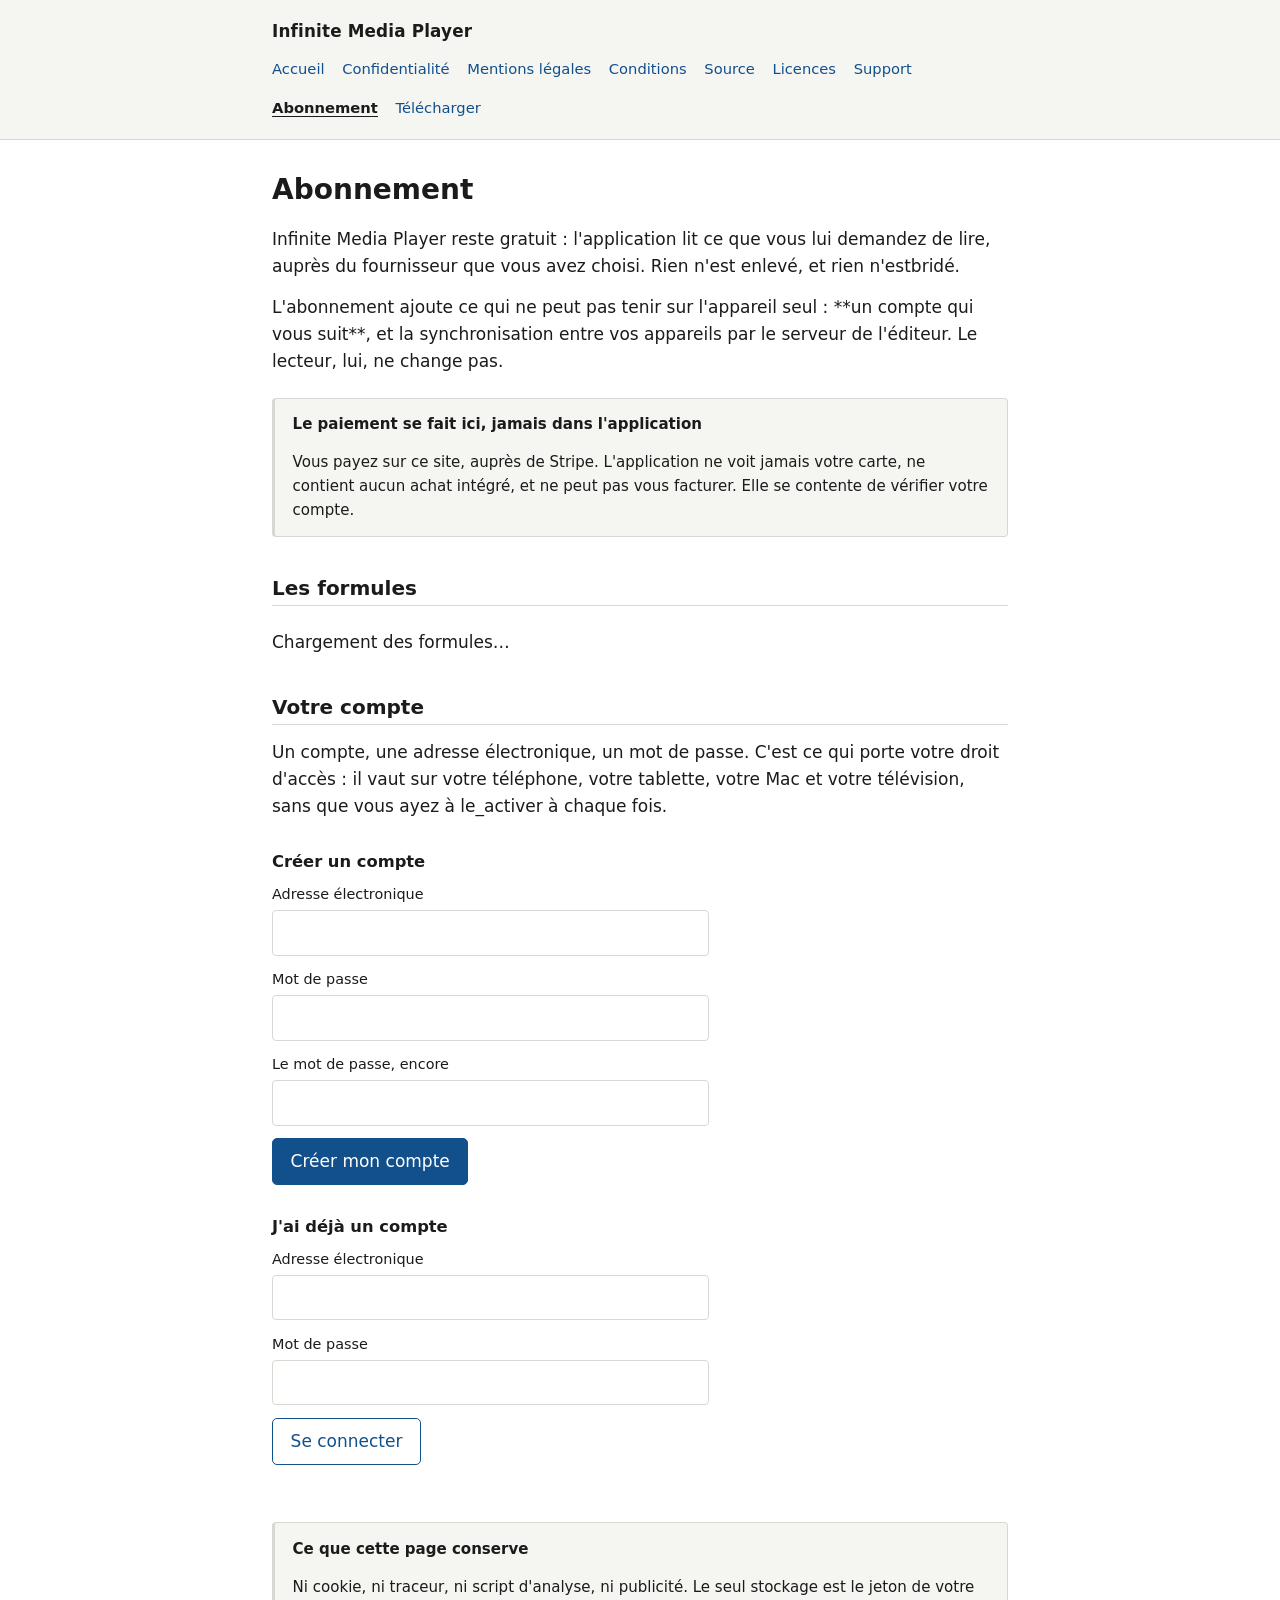
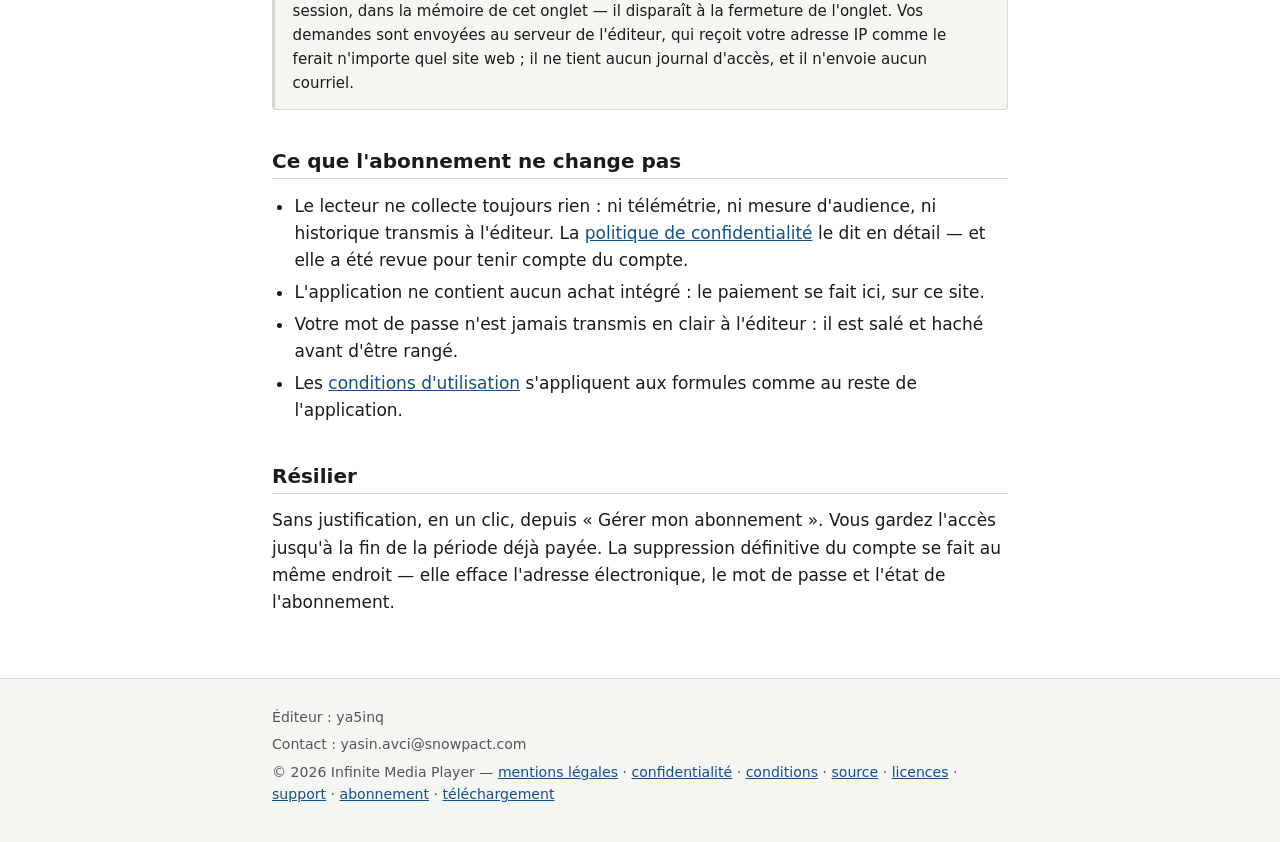
==== abonnement.html @ 5f1d33ca "Le site public : politique, licences, source Co-Authored-By: Claude Code <noreply@anthropic.com>" ====
<!DOCTYPE html>
<html lang="fr">
<head>
<meta charset="utf-8">
<meta name="viewport" content="width=device-width, initial-scale=1">
<title>Abonnement — Infinite Media Player</title>
<meta name="description" content="Les formules d'abonnement d'Infinite Media Player — le prix, ce qu'elles débloquent, et le compte qui porte votre droit d'accès sur tous vos appareils.">
<link rel="stylesheet" href="assets/style.css">
</head>
<body>

<header class="site-header">
  <div class="wrap">
    <p class="site-name"><a href="index.html">Infinite Media Player</a></p>
    <nav aria-label="Navigation principale">
      <ul>
        <li><a href="index.html">Accueil</a></li>
        <li><a href="confidentialite.html">Confidentialité</a></li>
        <li><a href="mentions-legales.html">Mentions légales</a></li>
        <li><a href="conditions.html">Conditions</a></li>
        <li><a href="source.html">Source</a></li>
        <li><a href="licences.html">Licences</a></li>
        <li><a href="support.html">Support</a></li>
        <li><a href="abonnement.html" aria-current="page">Abonnement</a></li>
        <li><a href="telecharger.html">Télécharger</a></li>
      </ul>
    </nav>
  </div>
</header>

<main class="wrap">

<h1>Abonnement</h1>

<p>Infinite Media Player reste gratuit : l'application lit ce que vous lui
demandez de lire, auprès du fournisseur que vous avez choisi. Rien n'est
enlevé, et rien n'estbridé.</p>

<p>L'abonnement ajoute ce qui ne peut pas tenir sur l'appareil seul : **un
compte qui vous suit**, et la synchronisation entre vos appareils par le
serveur de l'éditeur. Le lecteur, lui, ne change pas.</p>

<div class="note">
  <span class="note-title">Le paiement se fait ici, jamais dans l'application</span>
  <p>Vous payez sur ce site, auprès de Stripe. L'application ne voit jamais
  votre carte, ne contient aucun achat intégré, et ne peut pas vous facturer.
  Elle se contente de vérifier votre compte.</p>
</div>

<h2>Les formules</h2>

<div id="formules" class="cartes">
  <p class="sans-marge">Chargement des formules…</p>
</div>

<h2>Votre compte</h2>

<p id="intro-compte">Un compte, une adresse électronique, un mot de passe.
C'est ce qui porte votre droit d'accès : il vaut sur votre téléphone, votre
tablette, votre Mac et votre télévision, sans que vous ayez à le_activer
à chaque fois.</p>

<div id="zone-non-connecte">
  <h3>Créer un compte</h3>

  <form id="formulaire-creation" class="formulaire" autocomplete="off">
    <label class="champ">
      <span>Adresse électronique</span>
      <input type="email" id="creation-email" name="email" required
             autocomplete="email" inputmode="email">
    </label>
    <label class="champ">
      <span>Mot de passe</span>
      <input type="password" id="creation-motdepasse" name="motdepasse" required
             minlength="8" autocomplete="new-password">
    </label>
    <label class="champ">
      <span>Le mot de passe, encore</span>
      <input type="password" id="creation-confirmation" name="confirmation"
             required minlength="8" autocomplete="new-password">
    </label>
    <button type="submit" class="bouton">Créer mon compte</button>
  </form>

  <h3>J'ai déjà un compte</h3>

  <form id="formulaire-connexion" class="formulaire" autocomplete="off">
    <label class="champ">
      <span>Adresse électronique</span>
      <input type="email" id="connexion-email" name="email" required
             autocomplete="email" inputmode="email">
    </label>
    <label class="champ">
      <span>Mot de passe</span>
      <input type="password" id="connexion-motdepasse" name="motdepasse" required
             autocomplete="current-password">
    </label>
    <button type="submit" class="bouton secondaire">Se connecter</button>
  </form>
</div>

<div id="zone-connecte" hidden>
  <p>Connecté en tant que <strong id="adresse-compte"></strong>.</p>

  <p id="etat-abonnement"></p>

  <p id="actions-abonnement">
    <button type="button" id="bouton-portail" class="bouton secondaire">
      Gérer mon abonnement</button>
    <button type="button" id="bouton-deconnexion" class="bouton secondaire">
      Se déconnecter</button>
  </p>

  <p id="zone-suppression" hidden>
    <button type="button" id="bouton-suppression" class="bouton secondaire">
      Supprimer mon compte</button>
  </p>
</div>

<p id="message" class="message"></p>

<div class="note">
  <span class="note-title">Ce que cette page conserve</span>
  <p>Ni cookie, ni traceur, ni script d'analyse, ni publicité. Le seul
  stockage est le jeton de votre session, dans la mémoire de cet onglet —
  il disparaît à la fermeture de l'onglet. Vos demandes sont envoyées au
  serveur de l'éditeur, qui reçoit votre adresse IP comme le ferait
  n'importe quel site web ; il ne tient aucun journal d'accès, et il
  n'envoie aucun courriel.</p>
</div>

<h2>Ce que l'abonnement ne change pas</h2>

<ul>
  <li>Le lecteur ne collecte toujours rien : ni télémétrie, ni mesure
  d'audience, ni historique transmis à l'éditeur. La
  <a href="confidentialite.html">politique de confidentialité</a> le dit en
  détail — et elle a été revue pour tenir compte du compte.</li>
  <li>L'application ne contient aucun achat intégré : le paiement se fait
  ici, sur ce site.</li>
  <li>Votre mot de passe n'est jamais transmis en clair à l'éditeur : il
  est salé et haché avant d'être rangé.</li>
  <li>Les <a href="conditions.html">conditions d'utilisation</a> s'appliquent
  aux formules comme au reste de l'application.</li>
</ul>

<h2>Résilier</h2>

<p>Sans justification, en un clic, depuis « Gérer mon abonnement ». Vous
gardez l'accès jusqu'à la fin de la période déjà payée. La suppression
définitive du compte se fait au même endroit — elle efface l'adresse
électronique, le mot de passe et l'état de l'abonnement.</p>

</main>

<footer class="site-footer">
  <div class="wrap">
    <p>Éditeur : ya5inq</p>
    <p>Contact : yasin.avci@snowpact.com</p>
    <p>© 2026 Infinite Media Player — <a href="mentions-legales.html">mentions légales</a> · <a href="confidentialite.html">confidentialité</a> · <a href="conditions.html">conditions</a> · <a href="source.html">source</a> · <a href="licences.html">licences</a> · <a href="support.html">support</a> · <a href="abonnement.html">abonnement</a> · <a href="telecharger.html">téléchargement</a></p>
  </div>
</footer>

<script>
<!--
  La page d'abonnement — le seul script du site.

  Il fait deux choses : il montre les formules, et il parle au serveur
  d'abonnement. Il n'y a **ni cookie, ni traceur, ni bibliothèque
  extérieure** : le jeton de session est gardé dans la mémoire de l'onglet
  (`sessionStorage`), et il disparaît à la fermeture de l'onglet.

  L'adresse du serveur n'est pas écrite dans le script : elle est lue dans
  `abonnement.json`, le même fichier que celui qui donne les prix. Il n'y a
  donc qu'une seule source de vérité.
-->
(function () {
  'use strict';

  var config = { serveur: '', formules: [] };
  var jeton = null;

  function el(id) { return document.getElementById(id); }

  function dire(texte, classe) {
    var m = el('message');
    m.textContent = texte || '';
    m.className = 'message' + (classe ? ' ' + classe : '');
  }

  /* Une demande au serveur d'abonnement. */
  function api(chemin, options) {
    options = options || {};
    var entetes = { 'Content-Type': 'application/json' };
    if (options.jeton) entetes.Authorization = 'Bearer ' + options.jeton;
    return fetch(config.serveur + chemin, {
      method: options.methode || 'GET',
      headers: entetes,
      // Aucun cookie n'est envoyé, et aucun n'est demandé : la session
      // tient dans l'en-tête, et dans rien d'autre.
      credentials: 'omit',
      cache: 'no-store',
      body: options.corps ? JSON.stringify(options.corps) : undefined
    }).then(function (reponse) {
      return reponse.text().then(function (texte) {
        var json = null;
        try { json = JSON.parse(texte); } catch (_) { json = null; }
        return { ok: reponse.ok, statut: reponse.status, json: json };
      });
    });
  }

  function erreur(r) {
    if (r && r.json && r.json.error) return r.json.error;
    if (r && r.statut === 0) return 'le serveur ne répond pas.';
    return 'la demande a échoué.';
  }

  /* Le prix, écrit comme on l'écrit : 4,90 EUR.
   *
   * Le même nombre que dans l'application : la formule porte deux décimales,
   * et la virgule — c'est ce qu'on lit partout en France. */
  function ecrirePrix(valeur, devise) {
    var nombre = Number(valeur) || 0;
    var entier = Math.floor(nombre);
    var centimes = Math.round((nombre - entier) * 100);
    if (centimes === 100) { entier += 1; centimes = 0; }
    var texte = String(centimes);
    if (texte.length < 2) texte = '0' + texte;
    return entier + ',' + texte + ' ' + (devise || 'EUR');
  }

  /* ── Les formules ────────────────────────────────────────────────────── */

  function rendreFormules() {
    var boite = el('formules');
    boite.textContent = '';
    if (!config.formules.length) {
      boite.textContent = 'Les formules ne sont pas encore publiées.';
      return;
    }
    config.formules.forEach(function (f) {
      var carte = document.createElement('div');
      carte.className = 'carte';

      var titre = document.createElement('h3');
      titre.textContent = f.nom;
      carte.appendChild(titre);

      var prix = document.createElement('p');
      prix.className = 'prix';
      prix.textContent = ecrirePrix(f.prix, f.devise);
      carte.appendChild(prix);

      var periode = document.createElement('p');
      periode.className = 'periode';
      periode.textContent = f.periode === 'anne' ? 'par an' : 'par mois';
      carte.appendChild(periode);

      if (f.resume) {
        var resume = document.createElement('p');
        resume.textContent = f.resume;
        carte.appendChild(resume);
      }

      var liste = document.createElement('ul');
      (f.points || []).forEach(function (p) {
        var li = document.createElement('li');
        li.textContent = p;
        liste.appendChild(li);
      });
      carte.appendChild(liste);

      var bouton = document.createElement('button');
      bouton.type = 'button';
      bouton.className = 'bouton';
      bouton.textContent = 'Choisir ' + f.nom.toLowerCase();
      bouton.setAttribute('data-formule', f.id);
      bouton.addEventListener('click', function () { payer(f.id); });
      carte.appendChild(bouton);

      boite.appendChild(carte);
    });
  }

  /* ── Le compte ───────────────────────────────────────────────────────── */

  function garderJeton(valeur) {
    jeton = valeur;
    try {
      if (valeur) window.sessionStorage.setItem('infinite.abonnement.jeton', valeur);
      else window.sessionStorage.removeItem('infinite.abonnement.jeton');
    } catch (_) {
      // Un navigateur qui refuse le stockage de session n'est pas un
      // navigateur qu'on refuse : la page marche, sans garder le jeton.
    }
  }

  function relireJeton() {
    try {
      return window.sessionStorage.getItem('infinite.abonnement.jeton');
    } catch (_) {
      return null;
    }
  }

  function afficherEtat(abonnement) {
    var zone = el('zone-connecte');
    var intro = el('intro-compte');
    zone.hidden = false;
    el('zone-non-connecte').hidden = true;
    intro.hidden = true;

    el('adresse-compte').textContent = abonnement.email || '';

    var etat = el('etat-abonnement');
    if (abonnement.actif) {
      var nom = '';
      config.formules.forEach(function (f) {
        if (f.id === abonnement.formule) nom = f.nom;
      });
      etat.textContent = 'Abonnement actif' + (nom ? ' — formule ' + nom : '') +
        (abonnement.expireLe
          ? ', jusqu\'au ' + new Date(abonnement.expireLe).toLocaleDateString('fr-FR')
          : '') + '.';
      el('zone-suppression').hidden = false;
    } else {
      etat.textContent = 'Aucun abonnement actif. Choisissez une formule ci-dessus.';
    }
  }

  function afficherDeconnexion() {
    el('zone-connecte').hidden = true;
    el('zone-non-connecte').hidden = false;
    el('intro-compte').hidden = false;
    el('etat-abonnement').textContent = '';
    el('adresse-compte').textContent = '';
    el('zone-suppression').hidden = true;
  }

  /* ── Les gestes ──────────────────────────────────────────────────────── */

  function payer(formuleId) {
    if (!jeton) {
      dire('Connectez-vous d\'abord, ou créez un compte.', 'erreur');
      return;
    }
    dire('Préparation du paiement…');
    api('/abonnement/paiement', {
      methode: 'POST',
      jeton: jeton,
      corps: { formule: formuleId }
    }).then(function (r) {
      if (!r.ok) {
        dire(erreur(r), 'erreur');
        return;
      }
      window.location.href = r.json.url;
    }).catch(function () {
      dire('le serveur ne répond pas.', 'erreur');
    });
  }

  function creerCompte(evenement) {
    evenement.preventDefault();
    var email = el('creation-email').value.trim();
    var motDePasse = el('creation-motdepasse').value;
    var confirmation = el('creation-confirmation').value;

    if (motDePasse !== confirmation) {
      dire('Les deux mots de passe ne sont pas les mêmes.', 'erreur');
      return;
    }
    if (motDePasse.length < 8) {
      dire('Le mot de passe doit avoir au moins huit caractères.', 'erreur');
      return;
    }

    dire('Création du compte…');
    api('/abonnement/compte', {
      methode: 'POST',
      corps: { email: email, motDePasse: motDePasse }
    }).then(function (r) {
      if (!r.ok) {
        dire(erreur(r), 'erreur');
        return;
      }
      garderJeton(r.json.jeton);
      afficherEtat(r.json.abonnement);
      dire('Le compte est créé. Choisissez une formule.', 'reussi');
    }).catch(function () {
      dire('le serveur ne répond pas.', 'erreur');
    });
  }

  function seConnecter(evenement) {
    evenement.preventDefault();
    var email = el('connexion-email').value.trim();
    var motDePasse = el('connexion-motdepasse').value;

    dire('Connexion…');
    api('/abonnement/connexion', {
      methode: 'POST',
      corps: { email: email, motDePasse: motDePasse }
    }).then(function (r) {
      if (!r.ok) {
        dire(erreur(r), 'erreur');
        return;
      }
      garderJeton(r.json.jeton);
      afficherEtat(r.json.abonnement);
      dire('Connecté.', 'reussi');
    }).catch(function () {
      dire('le serveur ne répond pas.', 'erreur');
    });
  }

  function seDeconnecter() {
    api('/abonnement/deconnexion', { methode: 'POST', jeton: jeton })
      .then(function () {
        garderJeton(null);
        afficherDeconnexion();
        dire('Vous êtes déconnecté.', 'reussi');
      })
      .catch(function () {
        garderJeton(null);
        afficherDeconnexion();
      });
  }

  function supprimerCompte() {
    if (!window.confirm(
      'Supprimer définitivement le compte ? L\'abonnement est résilié, ' +
      'et vos données sont effacées. Cette action est irréversible.')) {
      return;
    }
    api('/abonnement/compte', { methode: 'DELETE', jeton: jeton })
      .then(function (r) {
        if (!r.ok) {
          dire(erreur(r), 'erreur');
          return;
        }
        garderJeton(null);
        afficherDeconnexion();
        dire('Le compte est supprimé.', 'reussi');
      })
      .catch(function () {
        dire('le serveur ne répond pas.', 'erreur');
      });
  }

  function ouvrirPortail() {
    dire('Ouverture de la gestion de l\'abonnement…');
    api('/abonnement/portail', { methode: 'POST', jeton: jeton })
      .then(function (r) {
        if (!r.ok) {
          dire(erreur(r), 'erreur');
          return;
        }
        window.location.href = r.json.url;
      })
      .catch(function () {
        dire('le serveur ne répond pas.', 'erreur');
      });
  }

  /* ── Le démarrage ────────────────────────────────────────────────────── */

  function auDepart() {
    var parametres = new URLSearchParams(window.location.search);
    if (parametres.get('paiement') === 'ok') {
      dire('Le paiement est confirmé. Votre droit apparaît dans ' +
           'l\'application dans quelques secondes.', 'reussi');
    }

    fetch('abonnement.json', { cache: 'no-store' })
      .then(function (r) { return r.json(); })
      .then(function (json) {
        config.serveur = (json.serveur || '').replace(/\/+$/, '');
        config.formules = json.formules || [];
        rendreFormules();

        if (!config.serveur) {
          el('zone-non-connecte').hidden = true;
          el('intro-compte').hidden = false;
          el('intro-compte').textContent =
            'Le service d\'abonnement n\'est pas encore ouvert. Revenez ici ' +
            'une fois la mise en service terminée — les formules, ci-dessus, ' +
            'sont déjà les bonnes.';
          return;
        }

        jeton = relireJeton();
        if (!jeton) return;
        api('/abonnement/etat', { jeton: jeton })
          .then(function (r) {
            if (!r.ok) {
              garderJeton(null);
              return;
            }
            afficherEtat(r.json.abonnement);
          })
          .catch(function () { garderJeton(null); });
      })
      .catch(function () {
        el('formules').textContent =
          'Les formules n\'ont pas pu être chargées. Rechargez la page.';
      });
  }

  el('formulaire-creation').addEventListener('submit', creerCompte);
  el('formulaire-connexion').addEventListener('submit', seConnecter);
  el('bouton-deconnexion').addEventListener('click', seDeconnecter);
  el('bouton-suppression').addEventListener('click', supprimerCompte);
  el('bouton-portail').addEventListener('click', ouvrirPortail);

  auDepart();
})();
</script>

</body>
</html>
---- assets/style.css ----
/* ── Le site public d'Infinite Media Player ──────────────────────────────────
 *
 * Une feuille de style, sobre, en français, et **sans aucune dépendance
 * extérieure** : pas de police distante, pas d'image distante, pas de script.
 * Le site doit se charger entièrement et fonctionner hors ligne.
 *
 * Palette claire, contrastée, lisible. Aucune police n'est téléchargée : on
 * utilise les polices du système, ce qui évite une requête réseau et une
 * dépendance à un tiers.
 */

:root {
  --texte: #1b1b1b;
  --texte-doux: #55555a;
  --fond: #ffffff;
  --fond-alt: #f5f5f2;
  --bordure: #d8d8d2;
  --lien: #12508c;
  --lien-survol: #0b3358;
  --accent-marker: #7a3c0a;
  --fond-marker: #fdf3e3;
  --bordure-marker: #d8a55c;
  --mesure: 46rem;
}

html {
  /* Pas de thème sombre forcé : le site est clair, et le reste clair. */
  color-scheme: light;
}

body {
  margin: 0;
  background: var(--fond);
  color: var(--texte);
  font-family: system-ui, -apple-system, "Segoe UI", Roboto, "Helvetica Neue",
    Arial, sans-serif;
  font-size: 17px;
  line-height: 1.6;
  text-rendering: optimizeLegibility;
}

/* ── La mise en page ──────────────────────────────────────────────────────── */

.wrap {
  max-width: var(--mesure);
  margin: 0 auto;
  padding: 0 1.25rem;
}

main.wrap {
  padding-top: 2rem;
  padding-bottom: 3rem;
}

/* ── L'en-tête et la navigation ───────────────────────────────────────────── */

.site-header {
  border-bottom: 1px solid var(--bordure);
  background: var(--fond-alt);
  padding: 1.1rem 0 0.9rem;
}

.site-header .site-name {
  margin: 0 0 0.5rem;
  font-size: 1.05rem;
  font-weight: 700;
  letter-spacing: 0.01em;
}

.site-header .site-name a {
  color: var(--texte);
  text-decoration: none;
}

.site-header .site-name a:hover {
  text-decoration: underline;
}

.site-header nav ul {
  list-style: none;
  display: flex;
  flex-wrap: wrap;
  gap: 0.35rem 1.1rem;
  margin: 0;
  padding: 0;
  font-size: 0.92rem;
}

.site-header nav a {
  color: var(--lien);
  text-decoration: none;
  border-bottom: 1px solid transparent;
}

.site-header nav a:hover {
  color: var(--lien-survol);
  border-bottom-color: currentColor;
}

.site-header nav a[aria-current="page"] {
  color: var(--texte);
  font-weight: 600;
  border-bottom-color: var(--texte);
}

/* ── Le pied de page ──────────────────────────────────────────────────────── */

.site-footer {
  border-top: 1px solid var(--bordure);
  background: var(--fond-alt);
  padding: 1.4rem 0 2rem;
  font-size: 0.88rem;
  color: var(--texte-doux);
}

.site-footer p {
  margin: 0.3rem 0;
}

/* ── Les titres et le corps du texte ──────────────────────────────────────── */

h1 {
  font-size: 1.75rem;
  line-height: 1.25;
  margin: 0 0 1.2rem;
}

h2 {
  font-size: 1.25rem;
  line-height: 1.3;
  margin: 2.4rem 0 0.8rem;
  padding-bottom: 0.25rem;
  border-bottom: 1px solid var(--bordure);
}

h3 {
  font-size: 1.02rem;
  margin: 1.8rem 0 0.5rem;
}

h4 {
  font-size: 0.95rem;
  margin: 1.4rem 0 0.4rem;
  text-transform: uppercase;
  letter-spacing: 0.04em;
  color: var(--texte-doux);
}

p {
  margin: 0.85rem 0;
}

ul,
ol {
  margin: 0.85rem 0;
  padding-left: 1.4rem;
}

li {
  margin: 0.3rem 0;
}

a {
  color: var(--lien);
}

a:hover {
  color: var(--lien-survol);
}

strong {
  font-weight: 700;
}

hr {
  border: 0;
  border-top: 1px solid var(--bordure);
  margin: 2.2rem 0;
}

abbr {
  text-decoration: none;
}

/* ── Les blocs de code ────────────────────────────────────────────────────── */

code,
pre {
  font-family: ui-monospace, SFMono-Regular, Menlo, Consolas, monospace;
  font-size: 0.88em;
}

code {
  background: var(--fond-alt);
  border: 1px solid var(--bordure);
  border-radius: 3px;
  padding: 0.05em 0.3em;
}

pre {
  background: var(--fond-alt);
  border: 1px solid var(--bordure);
  border-radius: 4px;
  padding: 0.9rem 1rem;
  overflow-x: auto;
  line-height: 1.45;
}

pre code {
  background: none;
  border: 0;
  padding: 0;
  font-size: 0.85rem;
}

/* ── Les tableaux ─────────────────────────────────────────────────────────── */

.table-scroll {
  overflow-x: auto;
  margin: 1rem 0;
}

table {
  border-collapse: collapse;
  width: 100%;
  font-size: 0.92rem;
}

caption {
  caption-side: bottom;
  font-size: 0.85rem;
  color: var(--texte-doux);
  padding-top: 0.5rem;
  text-align: left;
}

th,
td {
  border: 1px solid var(--bordure);
  padding: 0.5rem 0.65rem;
  text-align: left;
  vertical-align: top;
}

thead th {
  background: var(--fond-alt);
  font-weight: 700;
}

tbody tr:nth-child(even) {
  background: #fbfbf9;
}

/* ── Les encadrés ─────────────────────────────────────────────────────────── */

.note {
  background: var(--fond-alt);
  border: 1px solid var(--bordure);
  border-left: 3px solid var(--bordure);
  border-radius: 4px;
  padding: 0.85rem 1.1rem;
  margin: 1.4rem 0;
  font-size: 0.94rem;
}

.note > :first-child {
  margin-top: 0;
}

.note > :last-child {
  margin-bottom: 0;
}

.note-title {
  font-weight: 700;
  display: block;
  margin-bottom: 0.35rem;
}

/* ── Les marqueurs « À COMPLÉTER » ───────────────────────────────────────────
 *
 * Une information que seul l'éditeur possède ne doit jamais être devinée.
 * Elle est écrite entre crochets, et affichée comme telle : impossible de
 * la manquer au moment de publier.
 */

.a-completer {
  background: var(--fond-marker);
  border: 1px solid var(--bordure-marker);
  border-radius: 3px;
  color: var(--accent-marker);
  padding: 0.05em 0.35em;
  font-weight: 600;
  white-space: normal;
}

/* ── Les listes de liens (index, licences) ────────────────────────────────── */

.documents {
  list-style: none;
  padding: 0;
  margin: 1.2rem 0;
}

.documents > li {
  border: 1px solid var(--bordure);
  border-radius: 5px;
  padding: 0.9rem 1.1rem;
  margin: 0.8rem 0;
}

.documents > li h3 {
  margin: 0 0 0.3rem;
  font-size: 1.02rem;
}

.documents > li p {
  margin: 0.3rem 0 0;
  font-size: 0.93rem;
  color: var(--texte-doux);
}

.documents > li p + p {
  margin-top: 0.4rem;
}

/* ── L'impression ─────────────────────────────────────────────────────────── */

@media print {
  body {
    font-size: 11pt;
  }

  .site-header nav,
  .site-header .site-name,
  .site-footer {
    display: none;
  }

  a {
    color: var(--texte);
    text-decoration: underline;
  }

  /* Les liens sont peu nombreux : on les montre en clair à l'impression. */
  main a[href^="http"]::after {
    content: " (" attr(href) ")";
    font-size: 0.9em;
    word-break: break-all;
  }

  h2 {
    page-break-after: avoid;
  }

  pre,
  table {
    page-break-inside: avoid;
  }
}

/* ── La page d'abonnement ────────────────────────────────────────────────────
 *
 * La seule page qui a besoin d'un script : elle doit parler au serveur
 * d'abonnement — créer un compte, s'abonner, voir son état. Le script est
 * écrit à la main, sans bibliothèque, sans cookie et sans traqueur ; il ne
 * fait que deux requêtes, à l'adresse du serveur d'abonnement.
 */

.cartes {
  display: flex;
  flex-wrap: wrap;
  gap: 1rem;
  margin: 1.4rem 0;
}

.carte {
  flex: 1 1 15rem;
  border: 1px solid var(--bordure);
  border-radius: 6px;
  padding: 1rem 1.1rem;
  background: var(--fond-alt);
}

.carte h3 {
  margin-top: 0;
}

.carte .prix {
  font-size: 1.7rem;
  font-weight: 700;
  line-height: 1.2;
}

.carte .periode {
  color: var(--texte-doux);
  font-size: 0.9rem;
}

.carte ul {
  font-size: 0.93rem;
}

.formulaire {
  max-width: 26rem;
}

.champ {
  display: block;
  margin-bottom: 0.8rem;
}

.champ > span {
  display: block;
  font-size: 0.9rem;
  margin-bottom: 0.25rem;
}

.champ input {
  width: 100%;
  padding: 0.5rem 0.6rem;
  border: 1px solid var(--bordure);
  border-radius: 4px;
  background: var(--fond);
  color: var(--texte);
  font: inherit;
}

.bouton {
  display: inline-block;
  padding: 0.55rem 1.1rem;
  border: 1px solid var(--lien);
  border-radius: 5px;
  background: var(--lien);
  color: var(--fond);
  font: inherit;
  cursor: pointer;
  text-decoration: none;
}

.bouton:hover {
  background: var(--lien-survol);
  border-color: var(--lien-survol);
}

.bouton.secondaire {
  background: transparent;
  color: var(--lien);
}

.bouton.secondaire:hover {
  background: var(--fond-alt);
  color: var(--lien-survol);
}

.message {
  min-height: 1.4rem;
  margin: 0.8rem 0;
}

.message.erreur {
  color: #a11b1b;
  font-weight: 600;
}

.message.reussi {
  color: #1c6b32;
}

.sans-marge {
  margin: 0;
}
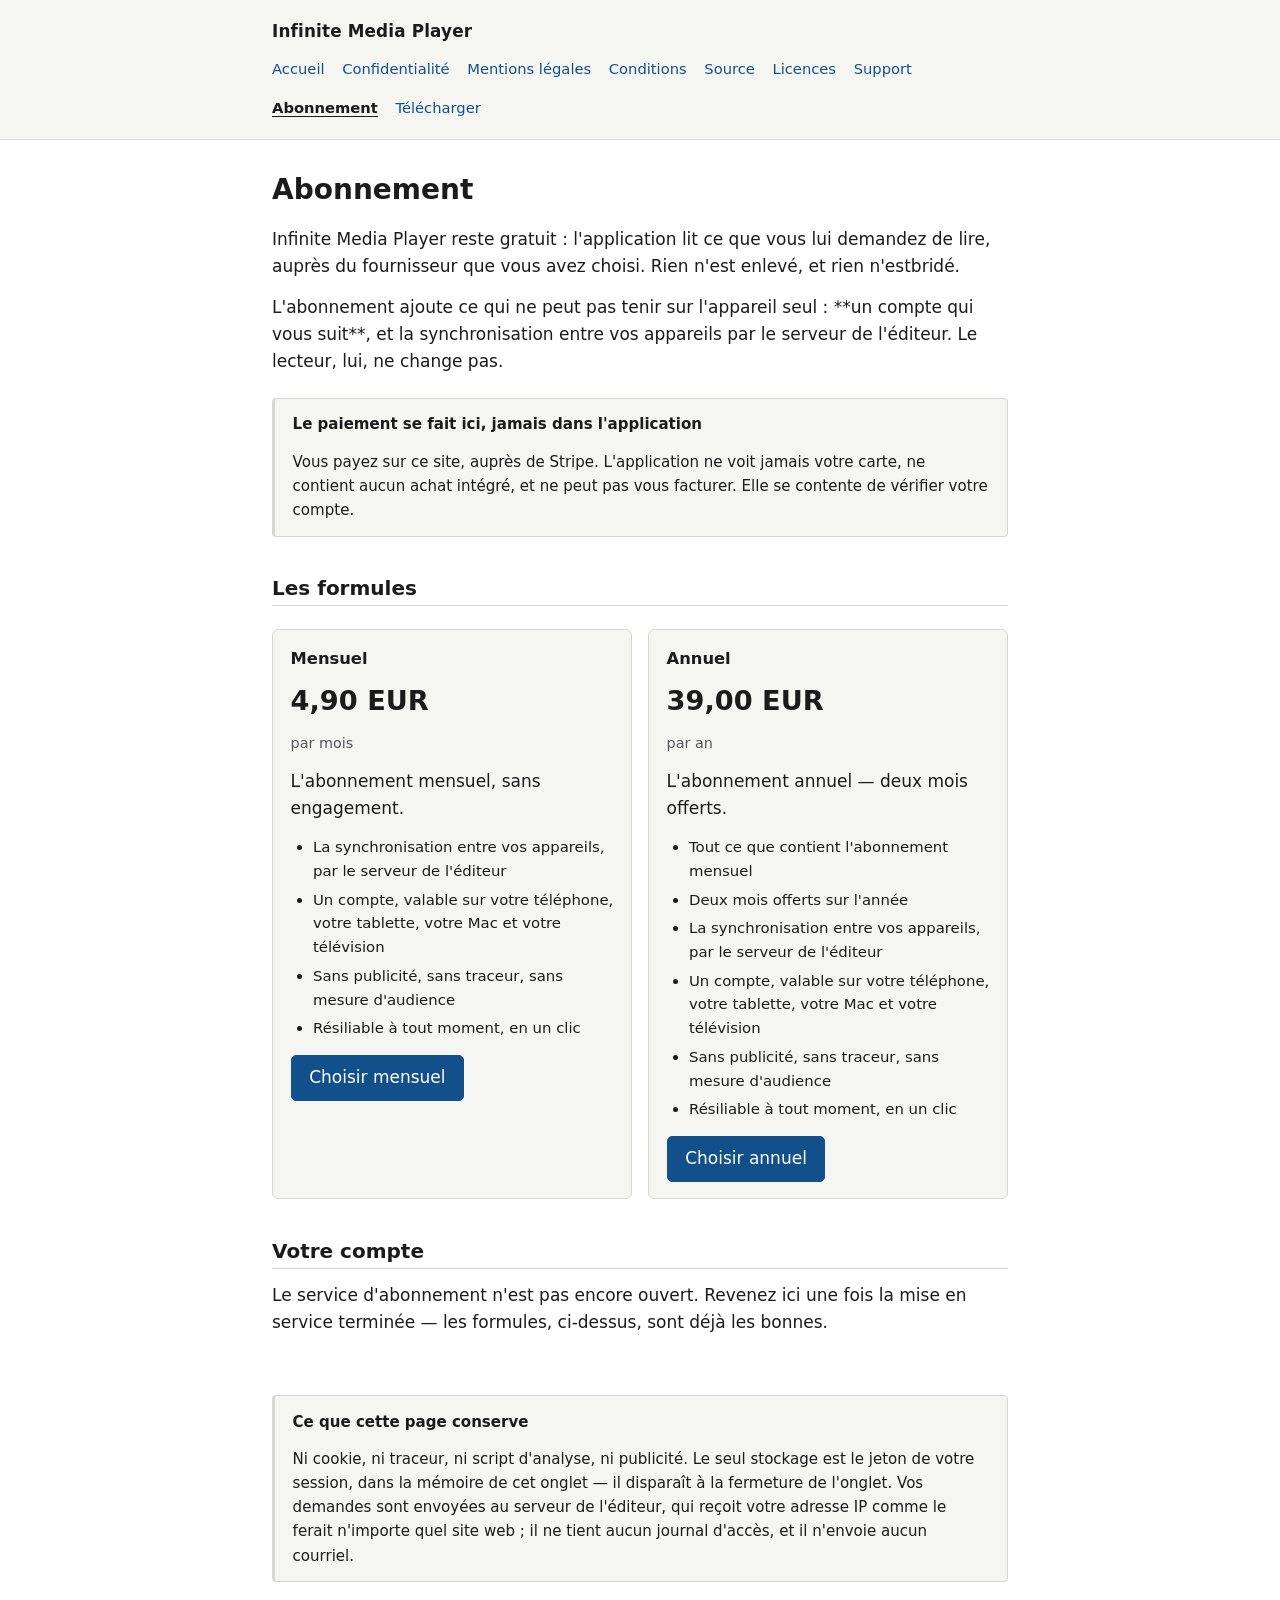
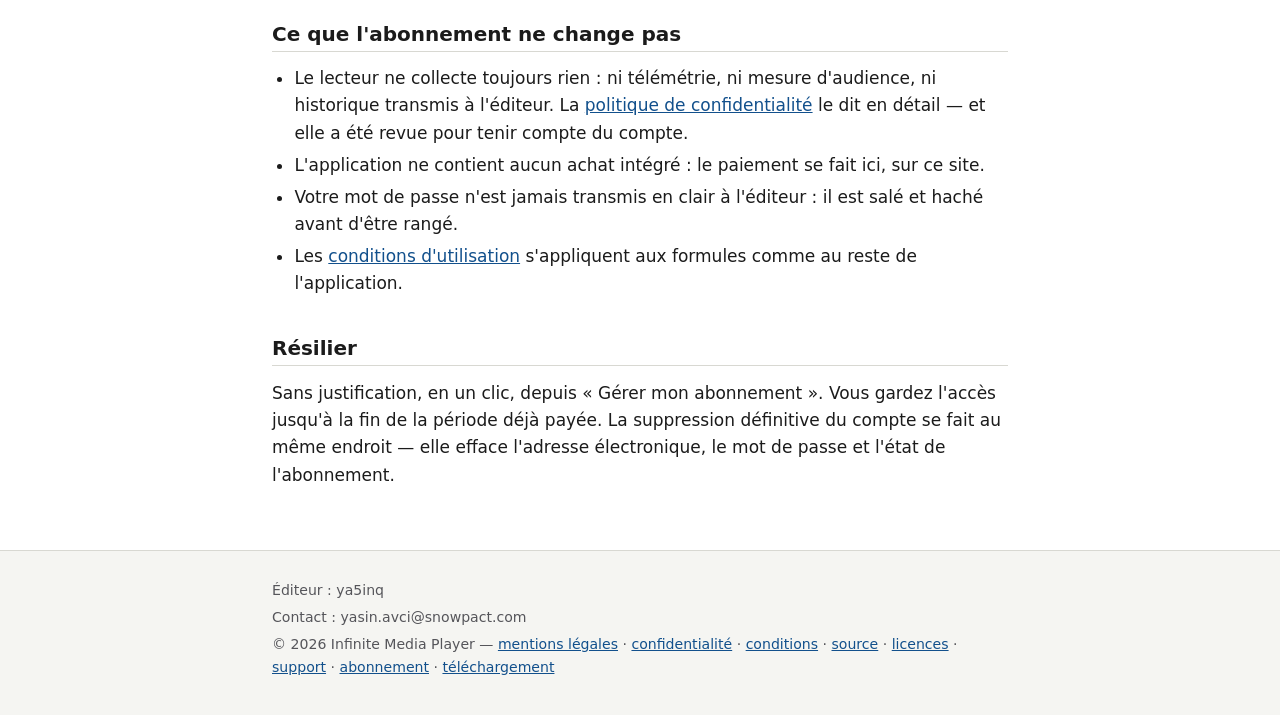
==== commit c29f528f: "La page d'abonnement : le script est valide, et il le reste Le script de la page était écrit entre `" ====
--- a/abonnement.html
+++ b/abonnement.html
@@ -162,7 +162,7 @@
 </footer>
 
 <script>
-<!--
+/*
   La page d'abonnement — le seul script du site.
 
   Il fait deux choses : il montre les formules, et il parle au serveur
@@ -173,7 +173,15 @@
   L'adresse du serveur n'est pas écrite dans le script : elle est lue dans
   `abonnement.json`, le même fichier que celui qui donne les prix. Il n'y a
   donc qu'une seule source de vérité.
--->
+
+  Ce commentaire est un vrai commentaire JavaScript. Il était écrit entre
+  `<!--` et `-->`, une vieille façon de cacher un script aux navigateurs
+  qui ne savent pas le lire — mais le navigateur ne le cachait pas : il le
+  passait au moteur JavaScript, qui n'y voyait qu'une ligne commentée, et
+  le reste du texte devenait du code. Le script était donc invalide, et la
+  page — connexion, abonnement, suppression du compte — ne fonctionnait
+  plus. Le contrôle `tools/verifier-javascript-site.sh` le dit désormais.
+*/
 (function () {
   'use strict';
 
@@ -442,6 +450,16 @@
         }
         garderJeton(null);
         afficherDeconnexion();
+        // Le compte est supprimé dans tous les cas — mais si le serveur de
+        // synchronisation n'a pas répondu, le document d'échange est peut-être
+        // encore chez l'éditeur. On le dit, plutôt que de le taire : c'est
+        // une donnée, et l'utilisateur a le droit de le savoir.
+        if (r.json && r.json.synchronisationEffacee === false) {
+          dire('Le compte est supprimé, mais le document de synchronisation ' +
+               'n\'a pas pu être effacé chez l\'éditeur : signalez-le, il ' +
+               'sera effacé à la main.', 'erreur');
+          return;
+        }
         dire('Le compte est supprimé.', 'reussi');
       })
       .catch(function () {
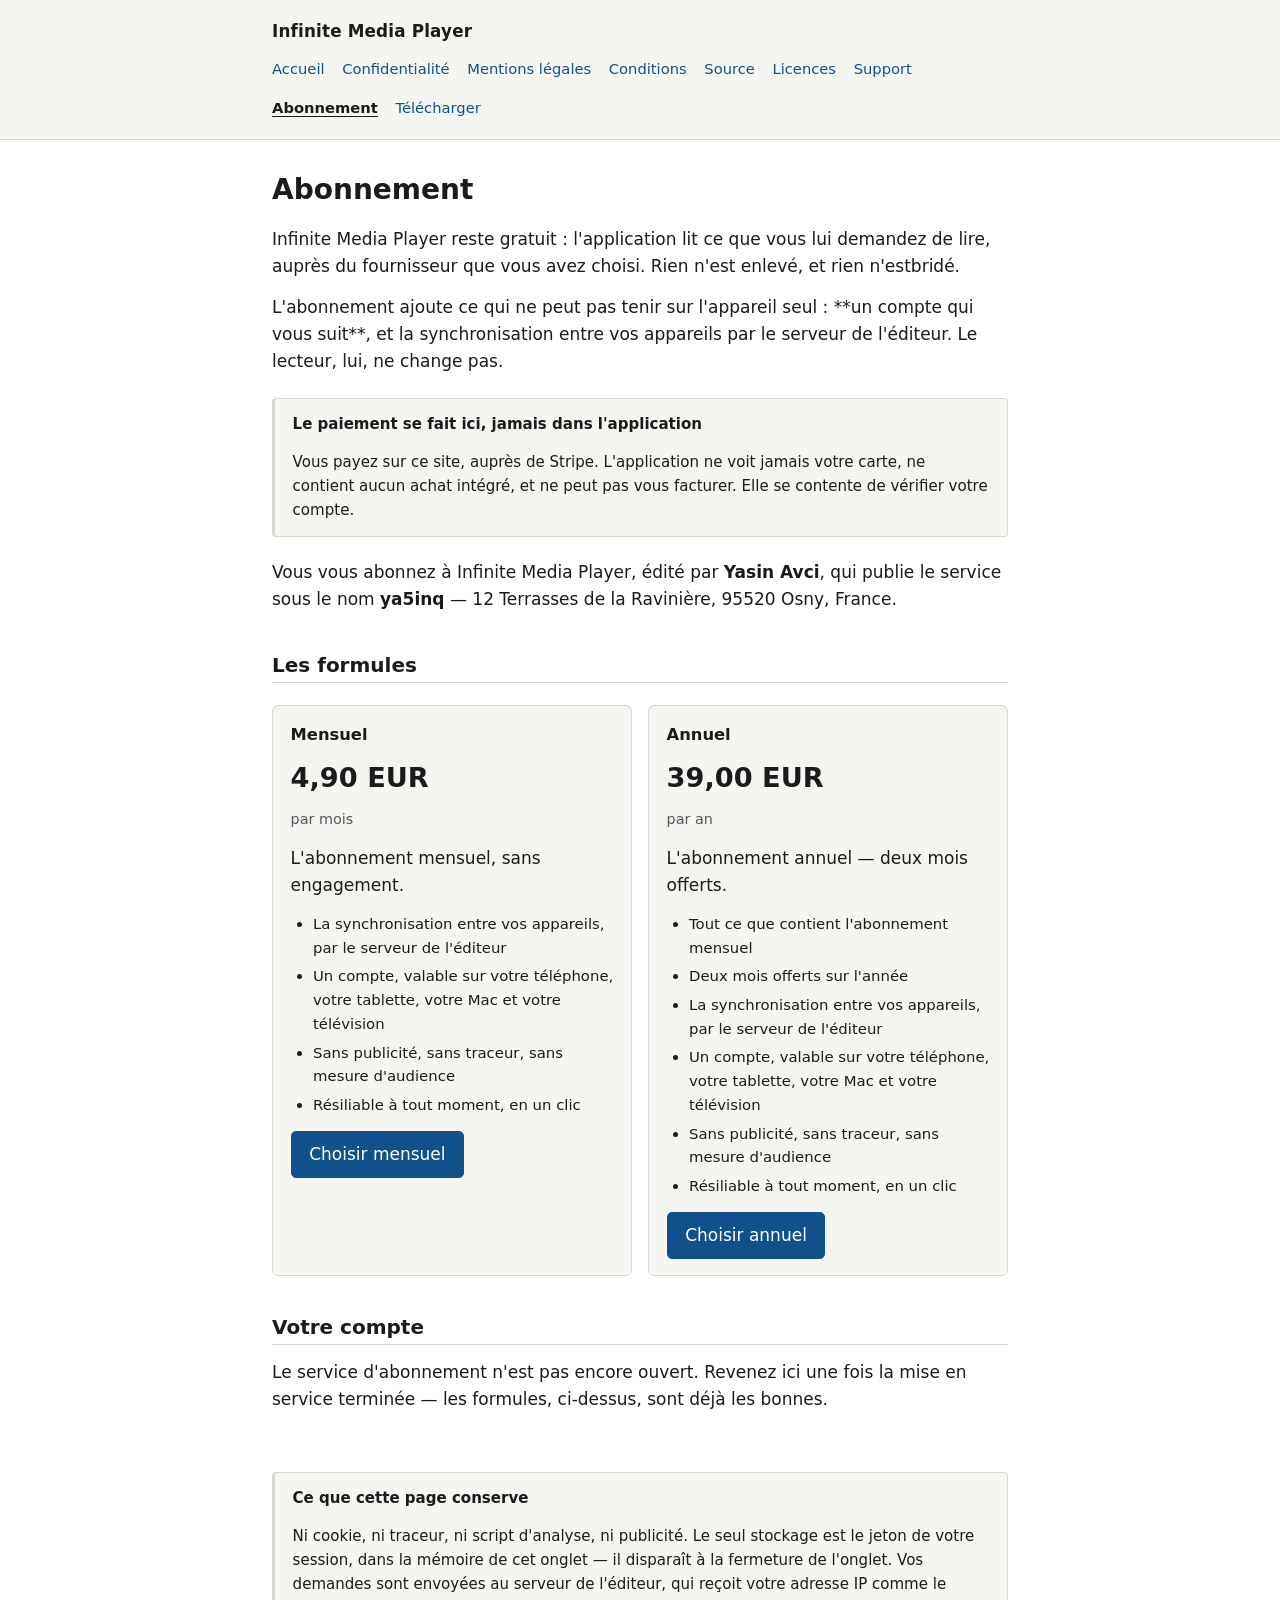
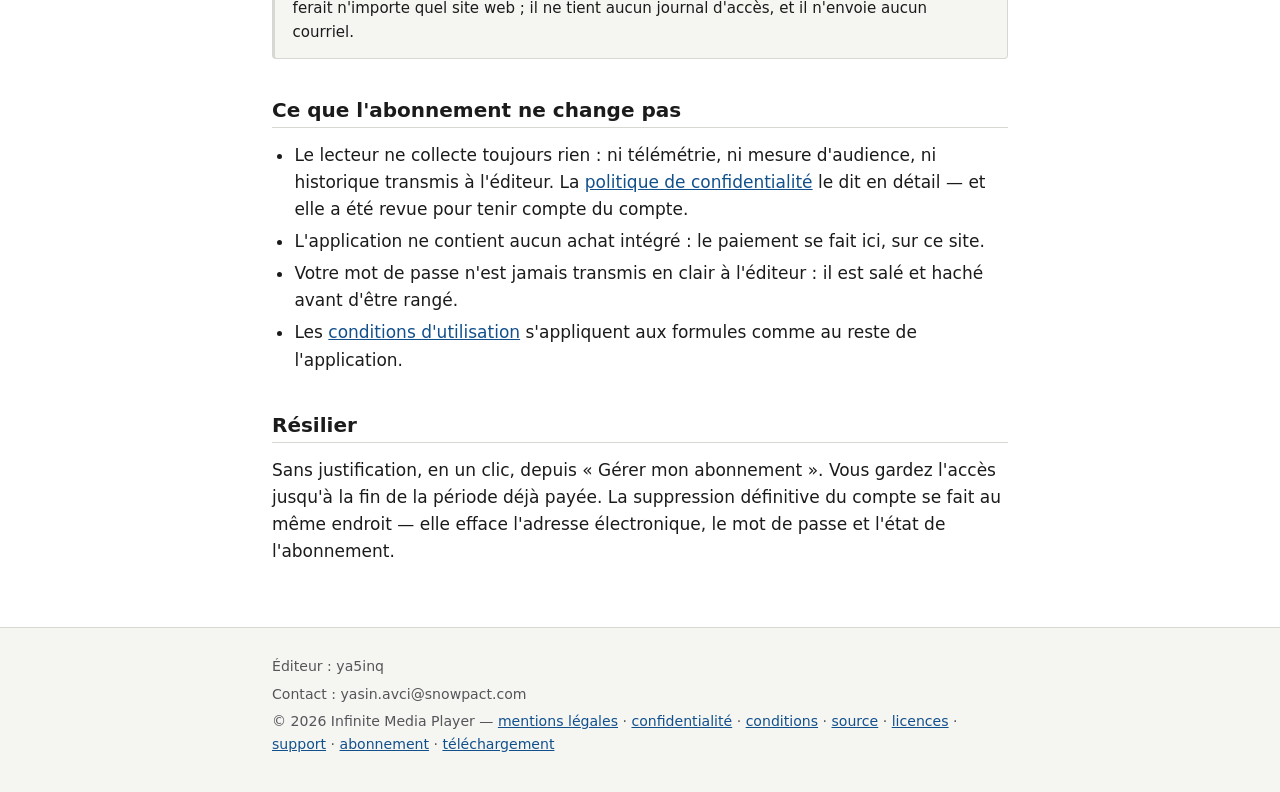
==== commit 508b0996: "Le site public : politique, licences, source Co-Authored-By: Claude Code <noreply@anthropic.com>" ====
--- a/abonnement.html
+++ b/abonnement.html
@@ -47,6 +47,10 @@
   Elle se contente de vérifier votre compte.</p>
 </div>
 
+<p>Vous vous abonnez à Infinite Media Player, édité par
+<strong>Yasin Avci</strong>, qui publie le service sous le nom
+<strong>ya5inq</strong> — 12 Terrasses de la Ravinière, 95520 Osny, France.</p>
+
 <h2>Les formules</h2>
 
 <div id="formules" class="cartes">
@@ -105,6 +109,8 @@
   <p id="etat-abonnement"></p>
 
   <p id="actions-abonnement">
+    <button type="button" id="bouton-verification" class="bouton secondaire">
+      Vérifier mon abonnement</button>
     <button type="button" id="bouton-portail" class="bouton secondaire">
       Gérer mon abonnement</button>
     <button type="button" id="bouton-deconnexion" class="bouton secondaire">
@@ -331,10 +337,16 @@
         (abonnement.expireLe
           ? ', jusqu\'au ' + new Date(abonnement.expireLe).toLocaleDateString('fr-FR')
           : '') + '.';
-      el('zone-suppression').hidden = false;
     } else {
       etat.textContent = 'Aucun abonnement actif. Choisissez une formule ci-dessus.';
     }
+
+    // Le bouton de suppression est là **pour tout le monde**, que
+    // l'abonnement soit actif ou non : c'est un compte sans abonnement qui
+    // a le plus besoin de pouvoir le supprimer. Les magasins ouvrent cette
+    // page pour vérifier que la suppression existe — un compte sans
+    // abonnement doit donc trouver le bouton lui aussi.
+    el('zone-suppression').hidden = false;
   }
 
   function afficherDeconnexion() {
@@ -344,6 +356,50 @@
     el('etat-abonnement').textContent = '';
     el('adresse-compte').textContent = '';
     el('zone-suppression').hidden = true;
+  }
+
+  /* ── Le droit ────────────────────────────────────────────────────────── */
+
+  // Relit le droit d'accès auprès du serveur.
+  //
+  // La page relit le droit **au chargement**, et **à la demande**. La
+  // deuxième fois compte : après un paiement, le serveur ne sait pas tout
+  // de suite que le droit est ouvert — la banque, puis le crochet du
+  // serveur, prennent quelques secondes — et l'utilisateur qui revient
+  // verrait « aucun abonnement actif » alors qu'il vient de payer.
+  //
+  // Un serveur qui ne répond pas **ne déconnecte pas** : il n'a rien dit
+  // sur la session, et un incident de cinq secondes ne doit pas faire
+  // croire à l'utilisateur que son compte a disparu. Seul un 401 — une
+  // session expirée — ferme la session.
+  //
+  // @param {boolean} annoncer Dire ce qu'on a trouvé, dans le message.
+  function relireLeDroit(annoncer) {
+    if (!jeton) return;
+    api('/abonnement/etat', { jeton: jeton })
+      .then(function (r) {
+        if (!r.ok) {
+          if (r.statut === 401 || r.statut === 404) {
+            garderJeton(null);
+            afficherDeconnexion();
+            dire('Votre session a expiré. Reconnectez-vous.', 'erreur');
+            return;
+          }
+          dire('Le serveur ne répond pas.', 'erreur');
+          return;
+        }
+        var abonnement = (r.json && r.json.abonnement) || {};
+        afficherEtat(abonnement);
+        if (annoncer) {
+          dire(abonnement.actif
+                ? 'Votre abonnement est actif.'
+                : 'Votre abonnement n\'est pas actif.',
+              abonnement.actif ? 'reussi' : null);
+        }
+      })
+      .catch(function () {
+        dire('Le serveur ne répond pas.', 'erreur');
+      });
   }
 
   /* ── Les gestes ──────────────────────────────────────────────────────── */
@@ -510,15 +566,7 @@
 
         jeton = relireJeton();
         if (!jeton) return;
-        api('/abonnement/etat', { jeton: jeton })
-          .then(function (r) {
-            if (!r.ok) {
-              garderJeton(null);
-              return;
-            }
-            afficherEtat(r.json.abonnement);
-          })
-          .catch(function () { garderJeton(null); });
+        relireLeDroit();
       })
       .catch(function () {
         el('formules').textContent =
@@ -531,6 +579,9 @@
   el('bouton-deconnexion').addEventListener('click', seDeconnecter);
   el('bouton-suppression').addEventListener('click', supprimerCompte);
   el('bouton-portail').addEventListener('click', ouvrirPortail);
+  el('bouton-verification').addEventListener('click', function () {
+    relireLeDroit(true);
+  });
 
   auDepart();
 })();
